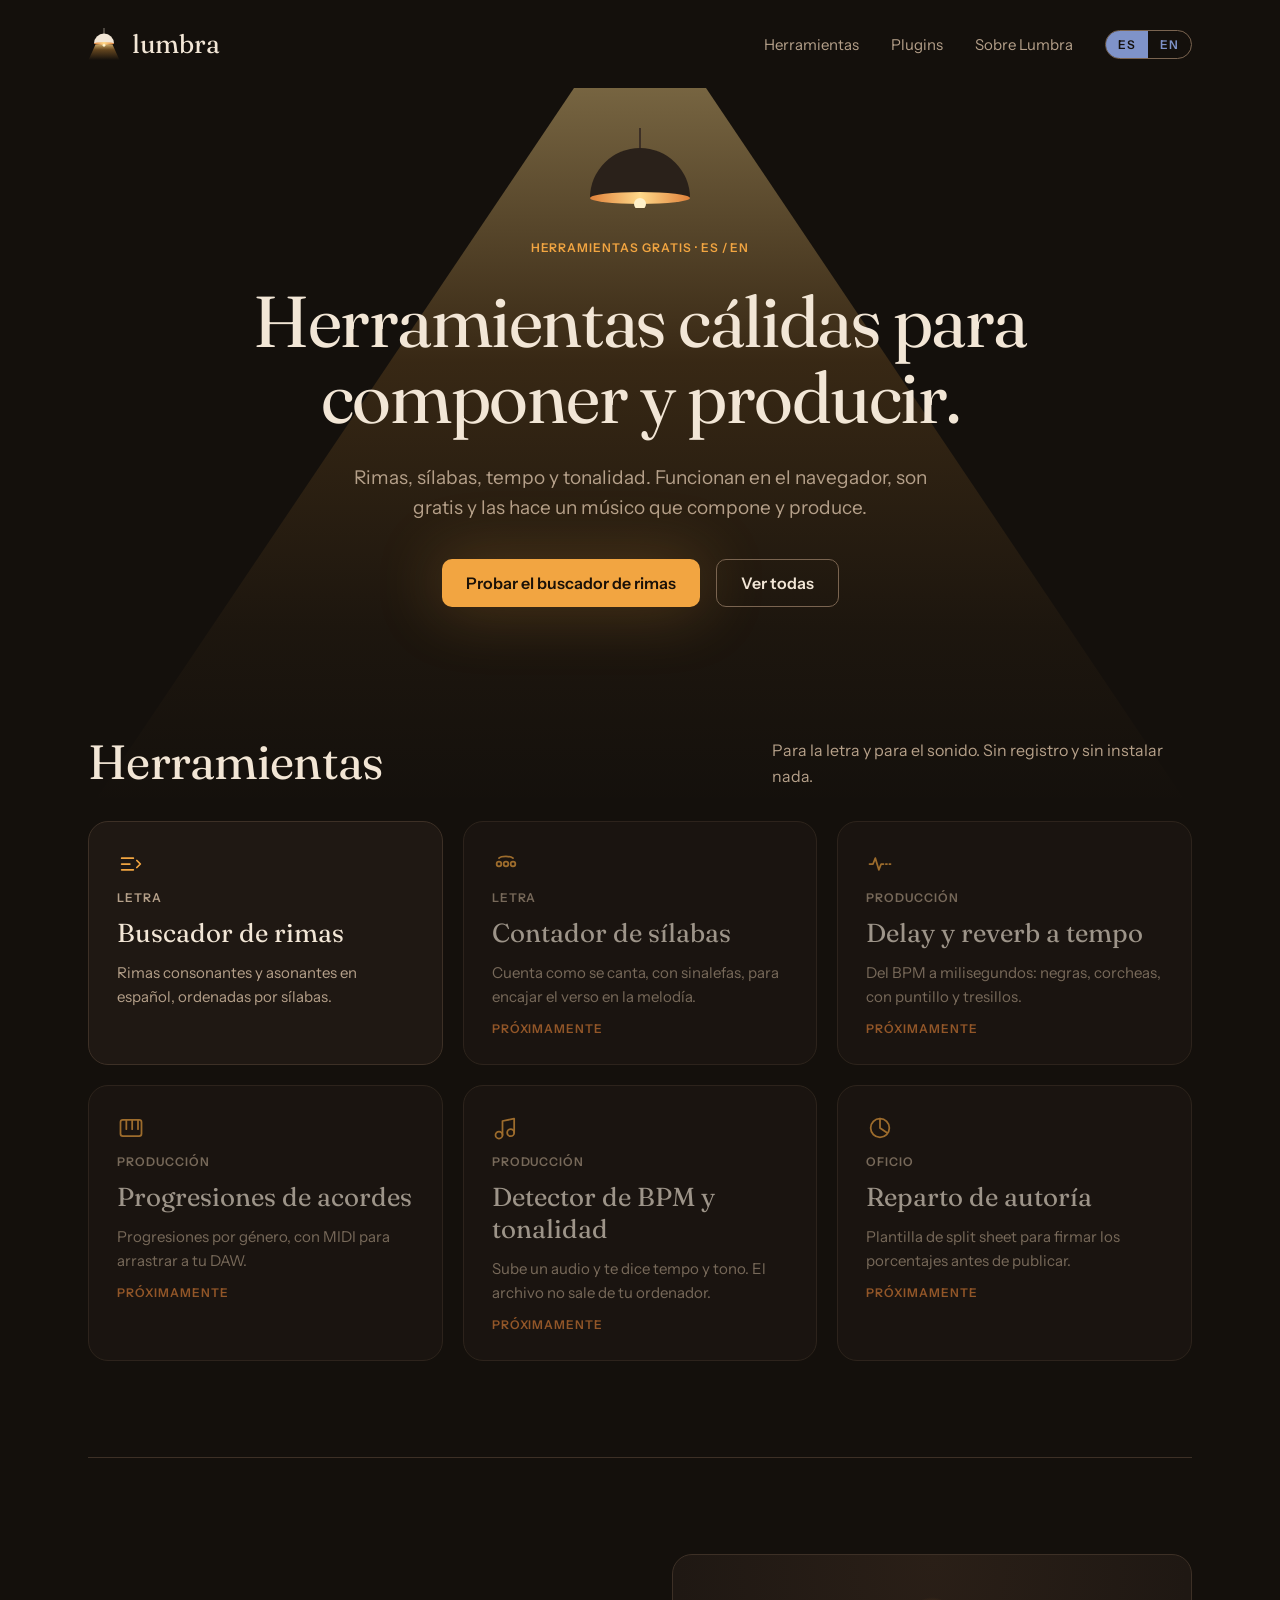
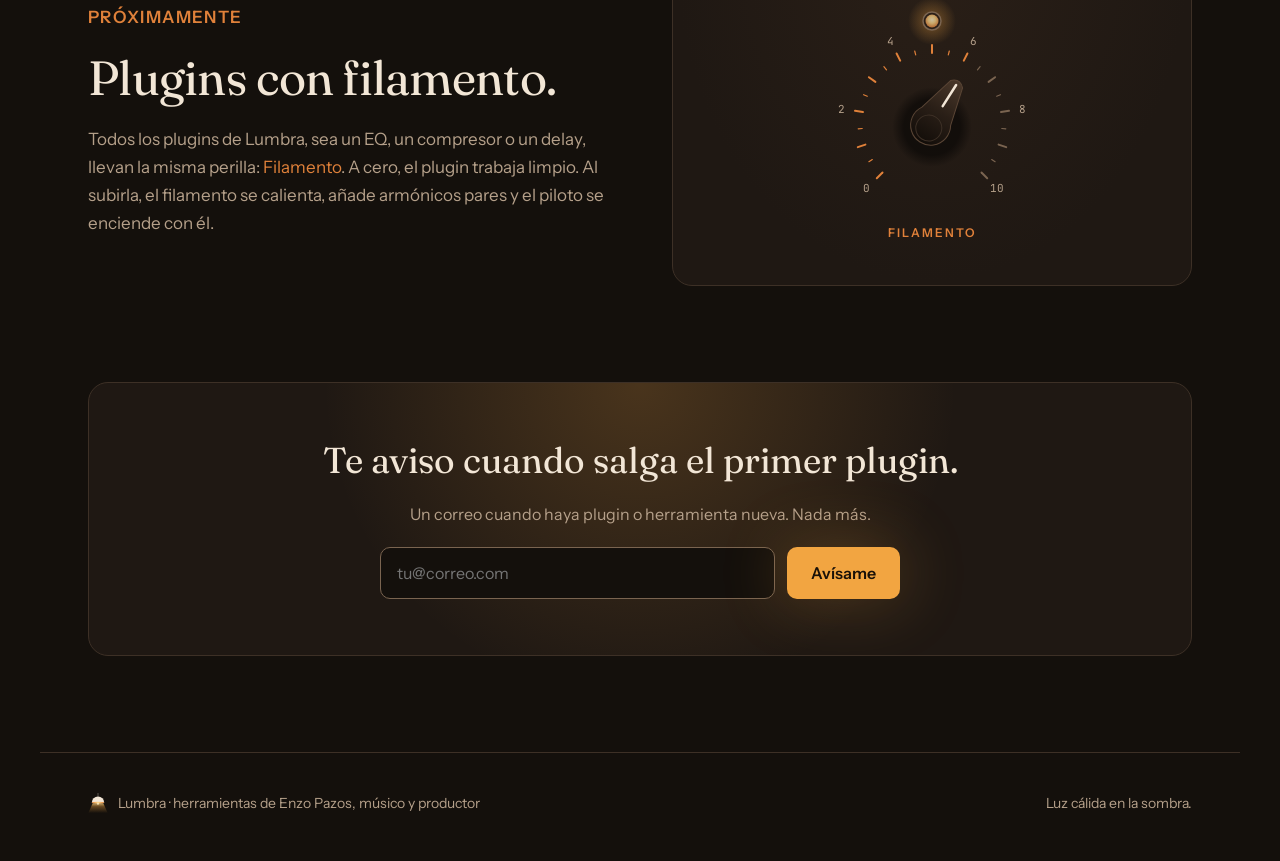
==== index.html @ a43c39f1 "Base de la web Lumbra y buscador de rimas en español Co-Authored-By: Claude Opus 5.5 <noreply@anthro" ====
<!doctype html>
<html lang="es">
<head>
<meta charset="utf-8">
<meta name="viewport" content="width=device-width, initial-scale=1">
<title>Lumbra · Herramientas gratis para componer y producir música</title>
<meta name="description" content="Buscador de rimas, contador de sílabas, calculadora de delay y más herramientas gratuitas para compositores y productores. Funcionan en el navegador, sin registro.">
<link rel="alternate" hreflang="es" href="/">
<link rel="alternate" hreflang="en" href="/en/">
<link rel="icon" href="/assets/logo.svg" type="image/svg+xml">
<link rel="preconnect" href="https://fonts.googleapis.com">
<link rel="preconnect" href="https://fonts.gstatic.com" crossorigin>
<link rel="stylesheet" href="https://fonts.googleapis.com/css2?family=Fraunces:opsz,wght@9..144,300..600&amp;family=Instrument+Sans:wght@400..700&amp;family=JetBrains+Mono:wght@400;500&amp;display=swap">
<link rel="stylesheet" href="/assets/estilo.css">
</head>
<body>

<header class="wrap cabecera">
  <a href="/" class="marca"><img src="/assets/logo.svg" alt=""><span>lumbra</span></a>
  <nav class="nav" aria-label="Principal">
    <a href="#herramientas">Herramientas</a>
    <a href="#plugins">Plugins</a>
    <a href="#sobre">Sobre Lumbra</a>
    <span class="idioma"><a href="/" aria-current="true" hreflang="es">ES</a><a href="/en/" hreflang="en">EN</a></span>
  </nav>
</header>

<main>
<section class="hero">
  <div class="haz" aria-hidden="true"></div>
  <svg class="lampara" aria-hidden="true" viewBox="0 0 160 80">
    <rect x="79" y="0" width="2" height="22" fill="#3D3026"/>
    <path d="M30 70 A50 50 0 0 1 130 70 Z" fill="#2A211A"/>
    <defs><linearGradient id="hlip" x1="0" y1="0" x2="1" y2="0"><stop offset="0" stop-color="#E0813A"/><stop offset="0.5" stop-color="#FFD98A"/><stop offset="1" stop-color="#E0813A"/></linearGradient></defs>
    <ellipse cx="80" cy="70" rx="50" ry="6" fill="url(#hlip)"/><circle cx="80" cy="76" r="6" fill="#FFF1C9"/>
  </svg>
  <div class="wrap hero-int">
    <p class="etiqueta" style="color:var(--ambar)">HERRAMIENTAS GRATIS · ES / EN</p>
    <h1>Herramientas cálidas para componer y producir.</h1>
    <p class="intro">Rimas, sílabas, tempo y tonalidad. Funcionan en el navegador, son gratis y las hace un músico que compone y produce.</p>
    <div class="botones">
      <a href="/rimas/" class="btn btn-luz">Probar el buscador de rimas</a>
      <a href="#herramientas" class="btn btn-linea">Ver todas</a>
    </div>
  </div>
</section>

<section id="herramientas" class="wrap seccion">
  <div class="titulo-sec">
    <h2>Herramientas</h2>
    <p>Para la letra y para el sonido. Sin registro y sin instalar nada.</p>
  </div>
  <div class="rejilla">
    <a href="/rimas/" class="tool">
      <svg aria-hidden="true" width="28" height="28" viewBox="0 0 24 24" fill="none" stroke="#F2A541" stroke-width="1.5" stroke-linecap="round" stroke-linejoin="round"><path d="M4 7h10M4 12h7M4 17h10"/><path d="M17 9l3 3-3 3"/></svg>
      <span class="cat">LETRA</span>
      <span class="nombre">Buscador de rimas</span>
      <span class="desc">Rimas consonantes y asonantes en español, ordenadas por sílabas.</span>
    </a>
    <div class="tool pronto">
      <svg aria-hidden="true" width="28" height="28" viewBox="0 0 24 24" fill="none" stroke="#F2A541" stroke-width="1.5" stroke-linecap="round" stroke-linejoin="round"><circle cx="6" cy="12" r="2"/><circle cx="12" cy="12" r="2"/><circle cx="18" cy="12" r="2"/><path d="M6 7c2-2 10-2 12 0"/></svg>
      <span class="cat">LETRA</span>
      <span class="nombre">Contador de sílabas</span>
      <span class="desc">Cuenta como se canta, con sinalefas, para encajar el verso en la melodía.</span>
      <span class="pronto-txt">PRÓXIMAMENTE</span>
    </div>
    <div class="tool pronto">
      <svg aria-hidden="true" width="28" height="28" viewBox="0 0 24 24" fill="none" stroke="#F2A541" stroke-width="1.5" stroke-linecap="round" stroke-linejoin="round"><path d="M3 12h3l2-5 3 10 2-5h2"/><path d="M17 12h1M20 12h1"/></svg>
      <span class="cat">PRODUCCIÓN</span>
      <span class="nombre">Delay y reverb a tempo</span>
      <span class="desc">Del BPM a milisegundos: negras, corcheas, con puntillo y tresillos.</span>
      <span class="pronto-txt">PRÓXIMAMENTE</span>
    </div>
    <div class="tool pronto">
      <svg aria-hidden="true" width="28" height="28" viewBox="0 0 24 24" fill="none" stroke="#F2A541" stroke-width="1.5" stroke-linecap="round" stroke-linejoin="round"><rect x="3" y="5" width="18" height="14" rx="2"/><path d="M8 5v8M13 5v8M18 5v8"/></svg>
      <span class="cat">PRODUCCIÓN</span>
      <span class="nombre">Progresiones de acordes</span>
      <span class="desc">Progresiones por género, con MIDI para arrastrar a tu DAW.</span>
      <span class="pronto-txt">PRÓXIMAMENTE</span>
    </div>
    <div class="tool pronto">
      <svg aria-hidden="true" width="28" height="28" viewBox="0 0 24 24" fill="none" stroke="#F2A541" stroke-width="1.5" stroke-linecap="round" stroke-linejoin="round"><path d="M9 18V6l10-2v12"/><circle cx="6" cy="18" r="3"/><circle cx="16" cy="16" r="3"/></svg>
      <span class="cat">PRODUCCIÓN</span>
      <span class="nombre">Detector de BPM y tonalidad</span>
      <span class="desc">Sube un audio y te dice tempo y tono. El archivo no sale de tu ordenador.</span>
      <span class="pronto-txt">PRÓXIMAMENTE</span>
    </div>
    <div class="tool pronto">
      <svg aria-hidden="true" width="28" height="28" viewBox="0 0 24 24" fill="none" stroke="#F2A541" stroke-width="1.5" stroke-linecap="round" stroke-linejoin="round"><circle cx="12" cy="12" r="8"/><path d="M12 4v8l6 4"/></svg>
      <span class="cat">OFICIO</span>
      <span class="nombre">Reparto de autoría</span>
      <span class="desc">Plantilla de split sheet para firmar los porcentajes antes de publicar.</span>
      <span class="pronto-txt">PRÓXIMAMENTE</span>
    </div>
  </div>
</section>

<section id="plugins" class="wrap seccion">
  <div class="plugins">
    <div class="col">
      <p class="etiqueta" style="color:var(--brasa)">PRÓXIMAMENTE</p>
      <h2>Plugins con filamento.</h2>
      <p>Todos los plugins de Lumbra, sea un EQ, un compresor o un delay, llevan la misma perilla: <span style="color:var(--brasa)">Filamento</span>. A cero, el plugin trabaja limpio. Al subirla, el filamento se calienta, añade armónicos pares y el piloto se enciende con él.</p>
    </div>
    <div class="perilla">
<svg viewBox="0 0 240 250" width="240" height="250" role="img" aria-label="Perilla Filamento al 62 %">
<defs><radialGradient id="pkj" cx="50%" cy="40%" r="60%"><stop offset="0" stop-color="#FFF1C9"></stop><stop offset="0.45" stop-color="#FFD98A"></stop><stop offset="1" stop-color="#E0813A"></stop></radialGradient><radialGradient id="pkg" cx="50%" cy="50%" r="50%"><stop offset="0" stop-color="#F2A541" stop-opacity="0.55"></stop><stop offset="1" stop-color="#F2A541" stop-opacity="0"></stop></radialGradient><linearGradient id="pkb" x1="0" y1="0" x2="0" y2="1"><stop offset="0" stop-color="#4A382A"></stop><stop offset="0.5" stop-color="#2A1F17"></stop><stop offset="1" stop-color="#120D09"></stop></linearGradient><radialGradient id="pks" cx="50%" cy="50%" r="50%"><stop offset="0.7" stop-color="#000000" stop-opacity="0.5"></stop><stop offset="1" stop-color="#000000" stop-opacity="0"></stop></radialGradient></defs>
<circle cx="120" cy="26" r="23.92" fill="url(#pkg)" opacity="0.73"></circle>
<circle cx="120" cy="26" r="9" fill="#2A1F17" stroke="#7A6450" stroke-width="1.5"></circle>
<circle cx="120" cy="26" r="6.5" fill="url(#pkj)" opacity="0.75"></circle>
<line x1="70.5" y1="177.5" x2="64.8" y2="183.2" stroke="#E0813A" stroke-width="2" stroke-linecap="round"></line>
<line x1="60.3" y1="164.6" x2="56.9" y2="166.7" stroke="#E0813A" stroke-width="1.2" stroke-linecap="round"></line>
<line x1="53.4" y1="149.6" x2="45.8" y2="152.1" stroke="#E0813A" stroke-width="2" stroke-linecap="round"></line>
<line x1="50.2" y1="133.5" x2="46.2" y2="133.8" stroke="#E0813A" stroke-width="1.2" stroke-linecap="round"></line>
<line x1="50.9" y1="117.0" x2="43.0" y2="115.8" stroke="#E0813A" stroke-width="2" stroke-linecap="round"></line>
<line x1="55.3" y1="101.2" x2="51.6" y2="99.7" stroke="#E0813A" stroke-width="1.2" stroke-linecap="round"></line>
<line x1="63.4" y1="86.9" x2="56.9" y2="82.2" stroke="#E0813A" stroke-width="2" stroke-linecap="round"></line>
<line x1="74.5" y1="74.8" x2="71.9" y2="71.7" stroke="#E0813A" stroke-width="1.2" stroke-linecap="round"></line>
<line x1="88.2" y1="65.6" x2="84.6" y2="58.5" stroke="#E0813A" stroke-width="2" stroke-linecap="round"></line>
<line x1="103.7" y1="59.9" x2="102.7" y2="56.0" stroke="#E0813A" stroke-width="1.2" stroke-linecap="round"></line>
<line x1="120.0" y1="58.0" x2="120.0" y2="50.0" stroke="#E0813A" stroke-width="2" stroke-linecap="round"></line>
<line x1="136.3" y1="59.9" x2="137.3" y2="56.0" stroke="#E0813A" stroke-width="1.2" stroke-linecap="round"></line>
<line x1="151.8" y1="65.6" x2="155.4" y2="58.5" stroke="#E0813A" stroke-width="2" stroke-linecap="round"></line>
<line x1="165.5" y1="74.8" x2="168.1" y2="71.7" stroke="#7A6450" stroke-width="1.2" stroke-linecap="round"></line>
<line x1="176.6" y1="86.9" x2="183.1" y2="82.2" stroke="#7A6450" stroke-width="2" stroke-linecap="round"></line>
<line x1="184.7" y1="101.2" x2="188.4" y2="99.7" stroke="#7A6450" stroke-width="1.2" stroke-linecap="round"></line>
<line x1="189.1" y1="117.0" x2="197.0" y2="115.8" stroke="#7A6450" stroke-width="2" stroke-linecap="round"></line>
<line x1="189.8" y1="133.5" x2="193.8" y2="133.8" stroke="#7A6450" stroke-width="1.2" stroke-linecap="round"></line>
<line x1="186.6" y1="149.6" x2="194.2" y2="152.1" stroke="#7A6450" stroke-width="2" stroke-linecap="round"></line>
<line x1="179.7" y1="164.6" x2="183.1" y2="166.7" stroke="#7A6450" stroke-width="1.2" stroke-linecap="round"></line>
<line x1="169.5" y1="177.5" x2="175.2" y2="183.2" stroke="#7A6450" stroke-width="2" stroke-linecap="round"></line>
<text x="54.9" y="197.1" text-anchor="middle" font-family="JetBrains Mono, ui-monospace, monospace" font-size="11" fill="#B5A08A">0</text>
<text x="29.1" y="117.6" text-anchor="middle" font-family="JetBrains Mono, ui-monospace, monospace" font-size="11" fill="#B5A08A">2</text>
<text x="78.2" y="50.0" text-anchor="middle" font-family="JetBrains Mono, ui-monospace, monospace" font-size="11" fill="#B5A08A">4</text>
<text x="161.8" y="50.0" text-anchor="middle" font-family="JetBrains Mono, ui-monospace, monospace" font-size="11" fill="#B5A08A">6</text>
<text x="210.9" y="117.6" text-anchor="middle" font-family="JetBrains Mono, ui-monospace, monospace" font-size="11" fill="#B5A08A">8</text>
<text x="185.1" y="197.1" text-anchor="middle" font-family="JetBrains Mono, ui-monospace, monospace" font-size="11" fill="#B5A08A">10</text>
<circle cx="120" cy="132" r="40" fill="url(#pks)"></circle>
<g transform="translate(120 128) rotate(32.4)">
<path d="M -7 -46 Q 0 -53 7 -46 L 17 -8 A 20 20 0 1 1 -17 -8 Z" fill="url(#pkb)" stroke="#5A4535" stroke-width="1"></path>
<circle cx="0" cy="6" r="13" fill="none" stroke="#3D3026" stroke-width="1"></circle>
<line x1="0" y1="-45" x2="0" y2="-20" stroke="#F2E6D6" stroke-width="2.5" stroke-linecap="round"></line>
</g>
<text x="120" y="242" text-anchor="middle" font-family="Instrument Sans, system-ui, sans-serif" font-size="12" font-weight="600" letter-spacing="2" fill="#E0813A">FILAMENTO</text>
</svg>
    </div>
  </div>
</section>

<section class="wrap seccion">
  <div class="aviso">
    <h2>Te aviso cuando salga el primer plugin.</h2>
    <p>Un correo cuando haya plugin o herramienta nueva. Nada más.</p>
    <form name="aviso-es" method="POST" data-netlify="true" netlify-honeypot="bot-field" action="/gracias/">
      <input type="hidden" name="form-name" value="aviso-es">
      <p class="oculto"><label>No rellenar: <input name="bot-field"></label></p>
      <label for="correo" class="oculto">Correo electrónico</label>
      <input id="correo" name="email" type="email" placeholder="tu@correo.com" required autocomplete="email">
      <button type="submit" class="btn btn-luz">Avísame</button>
    </form>
  </div>
</section>
</main>

<footer id="sobre" class="wrap pie">
  <span><img src="/assets/logo.svg" alt="">Lumbra · herramientas de Enzo Pazos, músico y productor</span>
  <span>Luz cálida en la sombra.</span>
</footer>

</body>
</html>
---- assets/estilo.css ----
/* Lumbra — estilos comunes */
:root{
  --fondo:#14100C; --panel:#1F1813; --borde:#3D3026; --borde-fuerte:#7A6450;
  --texto:#F2E6D6; --suave:#B5A08A; --ambar:#F2A541; --ambar-claro:#FFD98A;
  --brasa:#E0813A; --resplandor:#3A2612; --linea-resp:#5A3E22; --azul:#7F93C9;
  --serif:Fraunces, Georgia, serif; --sans:'Instrument Sans', system-ui, sans-serif;
  --mono:'JetBrains Mono', ui-monospace, monospace;
}
*{box-sizing:border-box}
html{background:var(--fondo)}
body{margin:0;background:var(--fondo);color:var(--texto);font-family:var(--sans);overflow-x:hidden}
a{color:var(--ambar)}a:hover{color:var(--ambar-claro)}
.wrap{max-width:1200px;margin:0 auto;padding:0 48px}
.etiqueta{margin:0;font-size:12px;font-weight:600;letter-spacing:.08em}
.serif{font-family:var(--serif);font-weight:400}
.suave{color:var(--suave)}

/* Cabecera */
.cabecera{display:flex;align-items:center;justify-content:space-between;gap:24px;min-height:88px;flex-wrap:wrap}
.marca{display:flex;align-items:center;gap:12px;text-decoration:none;color:var(--texto)}
.marca img{width:32px;height:32px}
.marca span{font-family:var(--serif);font-size:26px;letter-spacing:-.01em}
.nav{display:flex;align-items:center;gap:32px;font-size:15px;flex-wrap:wrap}
.nav a{color:var(--suave);text-decoration:none}
.nav a:hover{color:var(--texto)}
.idioma{display:inline-flex;border:1px solid var(--borde-fuerte);border-radius:999px;overflow:hidden;font-size:12px;font-weight:600;letter-spacing:.08em}
.idioma a{padding:6px 12px;color:var(--azul);text-decoration:none}
.idioma a[aria-current]{background:var(--azul);color:var(--fondo)}

/* Botones */
.btn{display:inline-flex;align-items:center;min-height:48px;padding:0 24px;border-radius:10px;font:600 16px/1 var(--sans);text-decoration:none;cursor:pointer}
.btn-luz{background:var(--ambar);color:#1A1108;border:0;box-shadow:0 0 64px 4px rgba(242,165,65,.22)}
.btn-luz:hover{background:var(--ambar-claro);color:#1A1108}
.btn-linea{color:var(--texto);border:1px solid var(--borde-fuerte);background:transparent}
.btn-linea:hover{color:var(--texto);border-color:var(--suave)}

/* Portada */
.hero{position:relative;padding:40px 0 128px;text-align:center}
.haz{position:absolute;left:50%;top:0;width:1100px;height:720px;transform:translateX(-50%);clip-path:polygon(44% 0,56% 0,100% 100%,0 100%);background:linear-gradient(180deg,rgba(255,217,138,.42) 0%,rgba(242,165,65,.16) 38%,rgba(242,165,65,.04) 75%,rgba(242,165,65,0) 100%);pointer-events:none}
.lampara{position:relative;display:block;width:160px;height:80px;margin:0 auto 32px}
.hero-int{position:relative;display:flex;flex-direction:column;align-items:center;gap:28px}
.hero h1{margin:0;max-width:900px;font-family:var(--serif);font-weight:400;font-size:72px;line-height:76px;letter-spacing:-.02em}
.hero p.intro{margin:0;max-width:620px;font-size:19px;line-height:30px;color:var(--suave)}
.botones{display:flex;gap:16px;align-items:center;flex-wrap:wrap;justify-content:center;margin-top:8px}

.seccion{padding-bottom:96px}
.titulo-sec{display:flex;justify-content:space-between;align-items:end;gap:16px;flex-wrap:wrap;margin-bottom:32px}
.titulo-sec h2{margin:0;font-family:var(--serif);font-weight:400;font-size:48px;line-height:54px;letter-spacing:-.015em}
.titulo-sec p{margin:0;max-width:420px;font-size:16px;line-height:26px;color:var(--suave)}
.rejilla{display:grid;grid-template-columns:repeat(auto-fill,minmax(300px,1fr));gap:20px}
.tool{background:var(--panel);border:1px solid var(--borde);border-radius:20px;padding:28px;display:flex;flex-direction:column;gap:12px;text-decoration:none;color:var(--texto);transition:background .2s,box-shadow .2s}
a.tool:hover{background:var(--resplandor);box-shadow:0 0 64px 4px rgba(242,165,65,.22);color:var(--texto)}
.tool .nombre{font-family:var(--serif);font-size:26px;line-height:32px}
.tool .desc{font-size:15px;line-height:24px;color:var(--suave)}
.tool .cat{font-size:12px;font-weight:600;letter-spacing:.08em;color:var(--suave)}
.tool.pronto{opacity:.62}
.tool .pronto-txt{font-size:12px;font-weight:600;letter-spacing:.08em;color:var(--brasa)}

.plugins{border-top:1px solid var(--borde);padding-top:96px;display:grid;grid-template-columns:repeat(auto-fit,minmax(320px,1fr));gap:64px;align-items:center}
.plugins h2{margin:0;font-family:var(--serif);font-weight:400;font-size:48px;line-height:54px;letter-spacing:-.015em}
.plugins p{margin:0;font-size:17px;line-height:28px;color:var(--suave)}
.plugins .col{display:flex;flex-direction:column;gap:20px}
.perilla{background:radial-gradient(ellipse at 50% 0%,#2A1F17,#1F1813 70%);border:1px solid var(--borde);border-radius:20px;padding:40px;display:flex;justify-content:center}

.aviso{position:relative;overflow:hidden;background:var(--panel);border:1px solid var(--borde);border-radius:20px;padding:56px 40px;display:flex;flex-direction:column;align-items:center;gap:20px;text-align:center}
.aviso::before{content:"";position:absolute;left:50%;top:0;width:640px;height:320px;transform:translateX(-50%);background:radial-gradient(ellipse at 50% 0%,rgba(242,165,65,.2),rgba(242,165,65,0) 70%);pointer-events:none}
.aviso > *{position:relative}
.aviso h2{margin:0;font-family:var(--serif);font-weight:400;font-size:36px;line-height:42px}
.aviso p{margin:0;max-width:480px;font-size:16px;line-height:26px;color:var(--suave)}
.aviso form{display:flex;gap:12px;flex-wrap:wrap;justify-content:center;width:100%;max-width:520px}

input[type=text],input[type=email],input[type=search]{height:52px;padding:0 16px;border-radius:10px;border:1px solid var(--borde-fuerte);background:var(--fondo);color:var(--texto);font:400 18px var(--sans)}
input:focus-visible,a:focus-visible,button:focus-visible{outline:2px solid var(--ambar);outline-offset:2px}
.aviso input{flex:1 1 260px;font-size:16px}
.oculto{position:absolute!important;width:1px;height:1px;overflow:hidden;clip:rect(0 0 0 0);white-space:nowrap}

.pie{border-top:1px solid var(--borde);padding-top:40px;padding-bottom:48px;display:flex;justify-content:space-between;gap:24px;flex-wrap:wrap;font-size:14px;color:var(--suave)}
.pie span{display:flex;align-items:center;gap:10px}
.pie img{width:20px;height:20px}

/* Páginas de herramienta */
.miga{font-size:14px;color:var(--suave);margin:8px 0 24px}
.miga a{color:var(--suave)}
.cab-tool{display:flex;flex-direction:column;gap:16px;padding:24px 0 40px;max-width:760px}
.cab-tool h1{margin:0;font-family:var(--serif);font-weight:400;font-size:56px;line-height:62px;letter-spacing:-.02em}
.cab-tool p{margin:0;font-size:18px;line-height:29px;color:var(--suave)}
.panel-tool{background:var(--panel);border:1px solid var(--borde);border-radius:20px;padding:40px;display:flex;flex-direction:column;gap:28px}
.buscador{display:flex;gap:12px;flex-wrap:wrap;align-items:end}
.buscador .campo{display:flex;flex-direction:column;gap:8px;flex:1 1 280px}
.buscador label{font-size:13px;font-weight:600}
.resultados{background:var(--resplandor);border-radius:16px;padding:32px;display:flex;flex-direction:column;gap:28px}
.resultados[hidden]{display:none}
.grupo{display:flex;flex-direction:column;gap:12px}
.grupo h2{margin:0;font-size:12px;font-weight:600;letter-spacing:.08em;color:var(--ambar-claro)}
.grupo h3{margin:6px 0 0;font-size:13px;font-weight:600;color:var(--suave)}
.palabras{margin:0;padding:0;list-style:none;display:flex;flex-wrap:wrap;gap:6px 18px;font-family:var(--mono);font-size:18px;line-height:30px}
.palabras a{color:var(--texto);text-decoration:none;border-bottom:1px solid transparent}
.palabras a:hover{color:var(--ambar-claro);border-bottom-color:var(--ambar-claro)}
.separador{height:1px;background:var(--linea-resp)}
.estado{margin:0;color:var(--suave);font-size:15px;line-height:24px}
.datos-palabra{font-family:var(--mono);font-size:14px;color:var(--suave);margin:0}
.datos-palabra b{color:var(--texto);font-weight:500}
.mas{align-self:flex-start;background:none;border:1px solid var(--linea-resp);color:var(--ambar-claro);border-radius:8px;padding:8px 14px;font:600 14px var(--sans);cursor:pointer;min-height:40px}

.texto-largo{max-width:760px;padding:72px 0 96px;display:flex;flex-direction:column;gap:18px}
.texto-largo h2{margin:24px 0 0;font-family:var(--serif);font-weight:400;font-size:34px;line-height:40px}
.texto-largo h3{margin:12px 0 0;font-size:19px}
.texto-largo p,.texto-largo li{margin:0;font-size:17px;line-height:29px;color:var(--suave)}
.texto-largo ul{margin:0;padding-left:22px;display:flex;flex-direction:column;gap:8px}
.texto-largo strong{color:var(--texto);font-weight:600}
.texto-largo code{font-family:var(--mono);font-size:15px;color:var(--ambar-claro)}

@media (max-width:720px){
  .wrap{padding:0 20px}
  .hero h1{font-size:44px;line-height:48px}
  .cab-tool h1{font-size:40px;line-height:46px}
  .titulo-sec h2,.plugins h2{font-size:38px;line-height:44px}
  .panel-tool{padding:24px}
  .resultados{padding:22px}
  .nav{gap:18px}
}
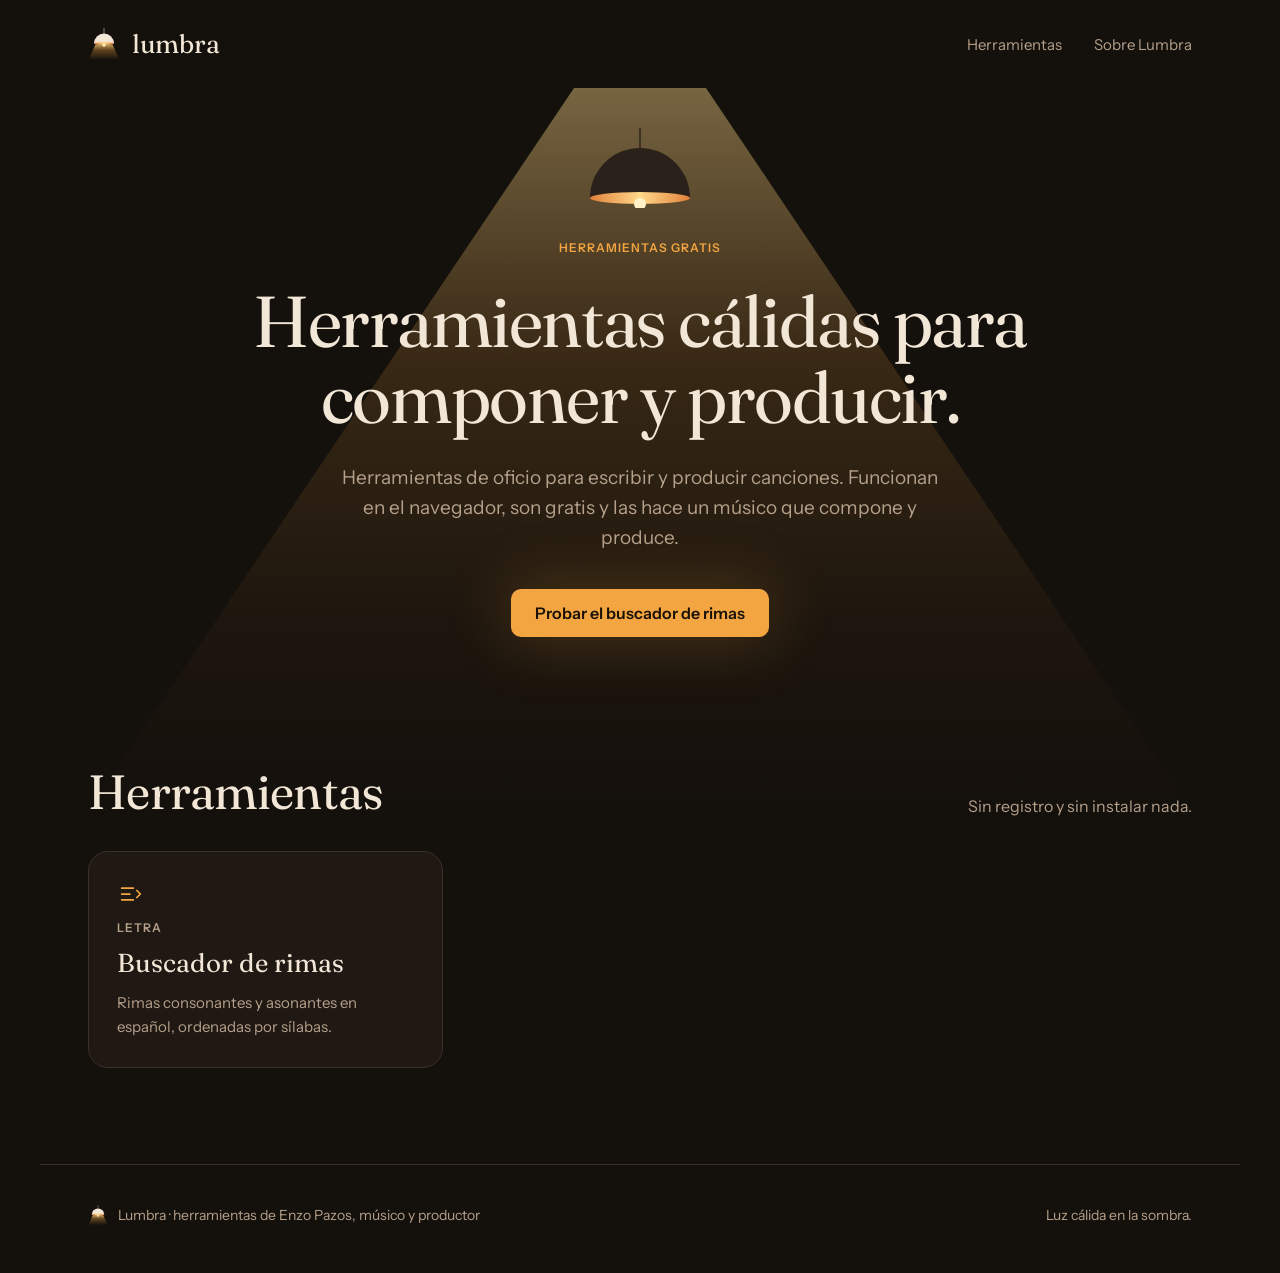
==== commit c395c55d: "Mostrar solo lo terminado y ocultar la web a buscadores Co-Authored-By: Claude Opus 5.5 <noreply@ant" ====
--- a/index.html
+++ b/index.html
@@ -2,11 +2,10 @@
 <html lang="es">
 <head>
 <meta charset="utf-8">
+<meta name="robots" content="noindex, nofollow">
 <meta name="viewport" content="width=device-width, initial-scale=1">
 <title>Lumbra · Herramientas gratis para componer y producir música</title>
-<meta name="description" content="Buscador de rimas, contador de sílabas, calculadora de delay y más herramientas gratuitas para compositores y productores. Funcionan en el navegador, sin registro.">
-<link rel="alternate" hreflang="es" href="/">
-<link rel="alternate" hreflang="en" href="/en/">
+<meta name="description" content="Herramientas gratuitas para compositores y productores, empezando por un buscador de rimas en español. Funcionan en el navegador, sin registro.">
 <link rel="icon" href="/assets/logo.svg" type="image/svg+xml">
 <link rel="preconnect" href="https://fonts.googleapis.com">
 <link rel="preconnect" href="https://fonts.gstatic.com" crossorigin>
@@ -19,9 +18,7 @@
   <a href="/" class="marca"><img src="/assets/logo.svg" alt=""><span>lumbra</span></a>
   <nav class="nav" aria-label="Principal">
     <a href="#herramientas">Herramientas</a>
-    <a href="#plugins">Plugins</a>
     <a href="#sobre">Sobre Lumbra</a>
-    <span class="idioma"><a href="/" aria-current="true" hreflang="es">ES</a><a href="/en/" hreflang="en">EN</a></span>
   </nav>
 </header>
 
@@ -35,12 +32,11 @@
     <ellipse cx="80" cy="70" rx="50" ry="6" fill="url(#hlip)"/><circle cx="80" cy="76" r="6" fill="#FFF1C9"/>
   </svg>
   <div class="wrap hero-int">
-    <p class="etiqueta" style="color:var(--ambar)">HERRAMIENTAS GRATIS · ES / EN</p>
+    <p class="etiqueta" style="color:var(--ambar)">HERRAMIENTAS GRATIS</p>
     <h1>Herramientas cálidas para componer y producir.</h1>
-    <p class="intro">Rimas, sílabas, tempo y tonalidad. Funcionan en el navegador, son gratis y las hace un músico que compone y produce.</p>
+    <p class="intro">Herramientas de oficio para escribir y producir canciones. Funcionan en el navegador, son gratis y las hace un músico que compone y produce.</p>
     <div class="botones">
       <a href="/rimas/" class="btn btn-luz">Probar el buscador de rimas</a>
-      <a href="#herramientas" class="btn btn-linea">Ver todas</a>
     </div>
   </div>
 </section>
@@ -48,7 +44,7 @@
 <section id="herramientas" class="wrap seccion">
   <div class="titulo-sec">
     <h2>Herramientas</h2>
-    <p>Para la letra y para el sonido. Sin registro y sin instalar nada.</p>
+    <p>Sin registro y sin instalar nada.</p>
   </div>
   <div class="rejilla">
     <a href="/rimas/" class="tool">
@@ -57,109 +53,10 @@
       <span class="nombre">Buscador de rimas</span>
       <span class="desc">Rimas consonantes y asonantes en español, ordenadas por sílabas.</span>
     </a>
-    <div class="tool pronto">
-      <svg aria-hidden="true" width="28" height="28" viewBox="0 0 24 24" fill="none" stroke="#F2A541" stroke-width="1.5" stroke-linecap="round" stroke-linejoin="round"><circle cx="6" cy="12" r="2"/><circle cx="12" cy="12" r="2"/><circle cx="18" cy="12" r="2"/><path d="M6 7c2-2 10-2 12 0"/></svg>
-      <span class="cat">LETRA</span>
-      <span class="nombre">Contador de sílabas</span>
-      <span class="desc">Cuenta como se canta, con sinalefas, para encajar el verso en la melodía.</span>
-      <span class="pronto-txt">PRÓXIMAMENTE</span>
-    </div>
-    <div class="tool pronto">
-      <svg aria-hidden="true" width="28" height="28" viewBox="0 0 24 24" fill="none" stroke="#F2A541" stroke-width="1.5" stroke-linecap="round" stroke-linejoin="round"><path d="M3 12h3l2-5 3 10 2-5h2"/><path d="M17 12h1M20 12h1"/></svg>
-      <span class="cat">PRODUCCIÓN</span>
-      <span class="nombre">Delay y reverb a tempo</span>
-      <span class="desc">Del BPM a milisegundos: negras, corcheas, con puntillo y tresillos.</span>
-      <span class="pronto-txt">PRÓXIMAMENTE</span>
-    </div>
-    <div class="tool pronto">
-      <svg aria-hidden="true" width="28" height="28" viewBox="0 0 24 24" fill="none" stroke="#F2A541" stroke-width="1.5" stroke-linecap="round" stroke-linejoin="round"><rect x="3" y="5" width="18" height="14" rx="2"/><path d="M8 5v8M13 5v8M18 5v8"/></svg>
-      <span class="cat">PRODUCCIÓN</span>
-      <span class="nombre">Progresiones de acordes</span>
-      <span class="desc">Progresiones por género, con MIDI para arrastrar a tu DAW.</span>
-      <span class="pronto-txt">PRÓXIMAMENTE</span>
-    </div>
-    <div class="tool pronto">
-      <svg aria-hidden="true" width="28" height="28" viewBox="0 0 24 24" fill="none" stroke="#F2A541" stroke-width="1.5" stroke-linecap="round" stroke-linejoin="round"><path d="M9 18V6l10-2v12"/><circle cx="6" cy="18" r="3"/><circle cx="16" cy="16" r="3"/></svg>
-      <span class="cat">PRODUCCIÓN</span>
-      <span class="nombre">Detector de BPM y tonalidad</span>
-      <span class="desc">Sube un audio y te dice tempo y tono. El archivo no sale de tu ordenador.</span>
-      <span class="pronto-txt">PRÓXIMAMENTE</span>
-    </div>
-    <div class="tool pronto">
-      <svg aria-hidden="true" width="28" height="28" viewBox="0 0 24 24" fill="none" stroke="#F2A541" stroke-width="1.5" stroke-linecap="round" stroke-linejoin="round"><circle cx="12" cy="12" r="8"/><path d="M12 4v8l6 4"/></svg>
-      <span class="cat">OFICIO</span>
-      <span class="nombre">Reparto de autoría</span>
-      <span class="desc">Plantilla de split sheet para firmar los porcentajes antes de publicar.</span>
-      <span class="pronto-txt">PRÓXIMAMENTE</span>
-    </div>
   </div>
 </section>
 
-<section id="plugins" class="wrap seccion">
-  <div class="plugins">
-    <div class="col">
-      <p class="etiqueta" style="color:var(--brasa)">PRÓXIMAMENTE</p>
-      <h2>Plugins con filamento.</h2>
-      <p>Todos los plugins de Lumbra, sea un EQ, un compresor o un delay, llevan la misma perilla: <span style="color:var(--brasa)">Filamento</span>. A cero, el plugin trabaja limpio. Al subirla, el filamento se calienta, añade armónicos pares y el piloto se enciende con él.</p>
-    </div>
-    <div class="perilla">
-<svg viewBox="0 0 240 250" width="240" height="250" role="img" aria-label="Perilla Filamento al 62 %">
-<defs><radialGradient id="pkj" cx="50%" cy="40%" r="60%"><stop offset="0" stop-color="#FFF1C9"></stop><stop offset="0.45" stop-color="#FFD98A"></stop><stop offset="1" stop-color="#E0813A"></stop></radialGradient><radialGradient id="pkg" cx="50%" cy="50%" r="50%"><stop offset="0" stop-color="#F2A541" stop-opacity="0.55"></stop><stop offset="1" stop-color="#F2A541" stop-opacity="0"></stop></radialGradient><linearGradient id="pkb" x1="0" y1="0" x2="0" y2="1"><stop offset="0" stop-color="#4A382A"></stop><stop offset="0.5" stop-color="#2A1F17"></stop><stop offset="1" stop-color="#120D09"></stop></linearGradient><radialGradient id="pks" cx="50%" cy="50%" r="50%"><stop offset="0.7" stop-color="#000000" stop-opacity="0.5"></stop><stop offset="1" stop-color="#000000" stop-opacity="0"></stop></radialGradient></defs>
-<circle cx="120" cy="26" r="23.92" fill="url(#pkg)" opacity="0.73"></circle>
-<circle cx="120" cy="26" r="9" fill="#2A1F17" stroke="#7A6450" stroke-width="1.5"></circle>
-<circle cx="120" cy="26" r="6.5" fill="url(#pkj)" opacity="0.75"></circle>
-<line x1="70.5" y1="177.5" x2="64.8" y2="183.2" stroke="#E0813A" stroke-width="2" stroke-linecap="round"></line>
-<line x1="60.3" y1="164.6" x2="56.9" y2="166.7" stroke="#E0813A" stroke-width="1.2" stroke-linecap="round"></line>
-<line x1="53.4" y1="149.6" x2="45.8" y2="152.1" stroke="#E0813A" stroke-width="2" stroke-linecap="round"></line>
-<line x1="50.2" y1="133.5" x2="46.2" y2="133.8" stroke="#E0813A" stroke-width="1.2" stroke-linecap="round"></line>
-<line x1="50.9" y1="117.0" x2="43.0" y2="115.8" stroke="#E0813A" stroke-width="2" stroke-linecap="round"></line>
-<line x1="55.3" y1="101.2" x2="51.6" y2="99.7" stroke="#E0813A" stroke-width="1.2" stroke-linecap="round"></line>
-<line x1="63.4" y1="86.9" x2="56.9" y2="82.2" stroke="#E0813A" stroke-width="2" stroke-linecap="round"></line>
-<line x1="74.5" y1="74.8" x2="71.9" y2="71.7" stroke="#E0813A" stroke-width="1.2" stroke-linecap="round"></line>
-<line x1="88.2" y1="65.6" x2="84.6" y2="58.5" stroke="#E0813A" stroke-width="2" stroke-linecap="round"></line>
-<line x1="103.7" y1="59.9" x2="102.7" y2="56.0" stroke="#E0813A" stroke-width="1.2" stroke-linecap="round"></line>
-<line x1="120.0" y1="58.0" x2="120.0" y2="50.0" stroke="#E0813A" stroke-width="2" stroke-linecap="round"></line>
-<line x1="136.3" y1="59.9" x2="137.3" y2="56.0" stroke="#E0813A" stroke-width="1.2" stroke-linecap="round"></line>
-<line x1="151.8" y1="65.6" x2="155.4" y2="58.5" stroke="#E0813A" stroke-width="2" stroke-linecap="round"></line>
-<line x1="165.5" y1="74.8" x2="168.1" y2="71.7" stroke="#7A6450" stroke-width="1.2" stroke-linecap="round"></line>
-<line x1="176.6" y1="86.9" x2="183.1" y2="82.2" stroke="#7A6450" stroke-width="2" stroke-linecap="round"></line>
-<line x1="184.7" y1="101.2" x2="188.4" y2="99.7" stroke="#7A6450" stroke-width="1.2" stroke-linecap="round"></line>
-<line x1="189.1" y1="117.0" x2="197.0" y2="115.8" stroke="#7A6450" stroke-width="2" stroke-linecap="round"></line>
-<line x1="189.8" y1="133.5" x2="193.8" y2="133.8" stroke="#7A6450" stroke-width="1.2" stroke-linecap="round"></line>
-<line x1="186.6" y1="149.6" x2="194.2" y2="152.1" stroke="#7A6450" stroke-width="2" stroke-linecap="round"></line>
-<line x1="179.7" y1="164.6" x2="183.1" y2="166.7" stroke="#7A6450" stroke-width="1.2" stroke-linecap="round"></line>
-<line x1="169.5" y1="177.5" x2="175.2" y2="183.2" stroke="#7A6450" stroke-width="2" stroke-linecap="round"></line>
-<text x="54.9" y="197.1" text-anchor="middle" font-family="JetBrains Mono, ui-monospace, monospace" font-size="11" fill="#B5A08A">0</text>
-<text x="29.1" y="117.6" text-anchor="middle" font-family="JetBrains Mono, ui-monospace, monospace" font-size="11" fill="#B5A08A">2</text>
-<text x="78.2" y="50.0" text-anchor="middle" font-family="JetBrains Mono, ui-monospace, monospace" font-size="11" fill="#B5A08A">4</text>
-<text x="161.8" y="50.0" text-anchor="middle" font-family="JetBrains Mono, ui-monospace, monospace" font-size="11" fill="#B5A08A">6</text>
-<text x="210.9" y="117.6" text-anchor="middle" font-family="JetBrains Mono, ui-monospace, monospace" font-size="11" fill="#B5A08A">8</text>
-<text x="185.1" y="197.1" text-anchor="middle" font-family="JetBrains Mono, ui-monospace, monospace" font-size="11" fill="#B5A08A">10</text>
-<circle cx="120" cy="132" r="40" fill="url(#pks)"></circle>
-<g transform="translate(120 128) rotate(32.4)">
-<path d="M -7 -46 Q 0 -53 7 -46 L 17 -8 A 20 20 0 1 1 -17 -8 Z" fill="url(#pkb)" stroke="#5A4535" stroke-width="1"></path>
-<circle cx="0" cy="6" r="13" fill="none" stroke="#3D3026" stroke-width="1"></circle>
-<line x1="0" y1="-45" x2="0" y2="-20" stroke="#F2E6D6" stroke-width="2.5" stroke-linecap="round"></line>
-</g>
-<text x="120" y="242" text-anchor="middle" font-family="Instrument Sans, system-ui, sans-serif" font-size="12" font-weight="600" letter-spacing="2" fill="#E0813A">FILAMENTO</text>
-</svg>
-    </div>
-  </div>
-</section>
 
-<section class="wrap seccion">
-  <div class="aviso">
-    <h2>Te aviso cuando salga el primer plugin.</h2>
-    <p>Un correo cuando haya plugin o herramienta nueva. Nada más.</p>
-    <form name="aviso-es" method="POST" data-netlify="true" netlify-honeypot="bot-field" action="/gracias/">
-      <input type="hidden" name="form-name" value="aviso-es">
-      <p class="oculto"><label>No rellenar: <input name="bot-field"></label></p>
-      <label for="correo" class="oculto">Correo electrónico</label>
-      <input id="correo" name="email" type="email" placeholder="tu@correo.com" required autocomplete="email">
-      <button type="submit" class="btn btn-luz">Avísame</button>
-    </form>
-  </div>
-</section>
 </main>
 
 <footer id="sobre" class="wrap pie">
